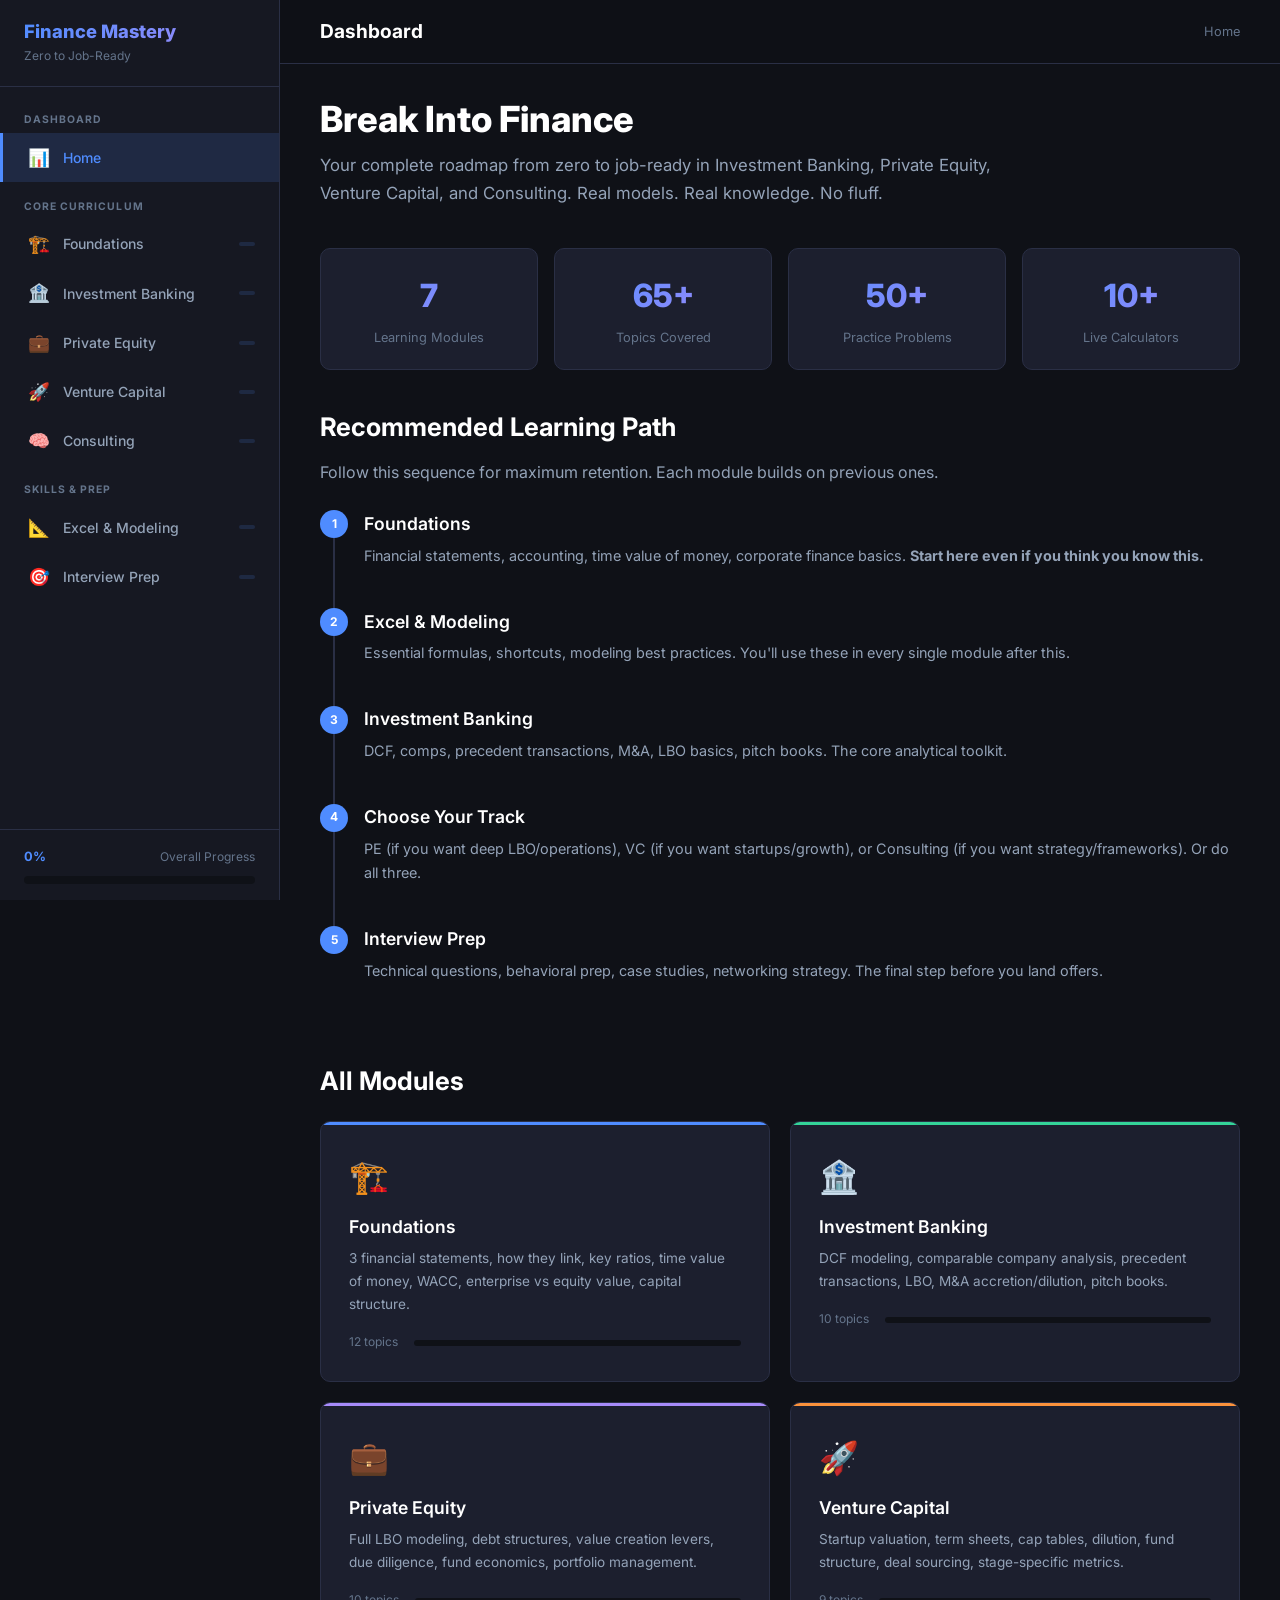
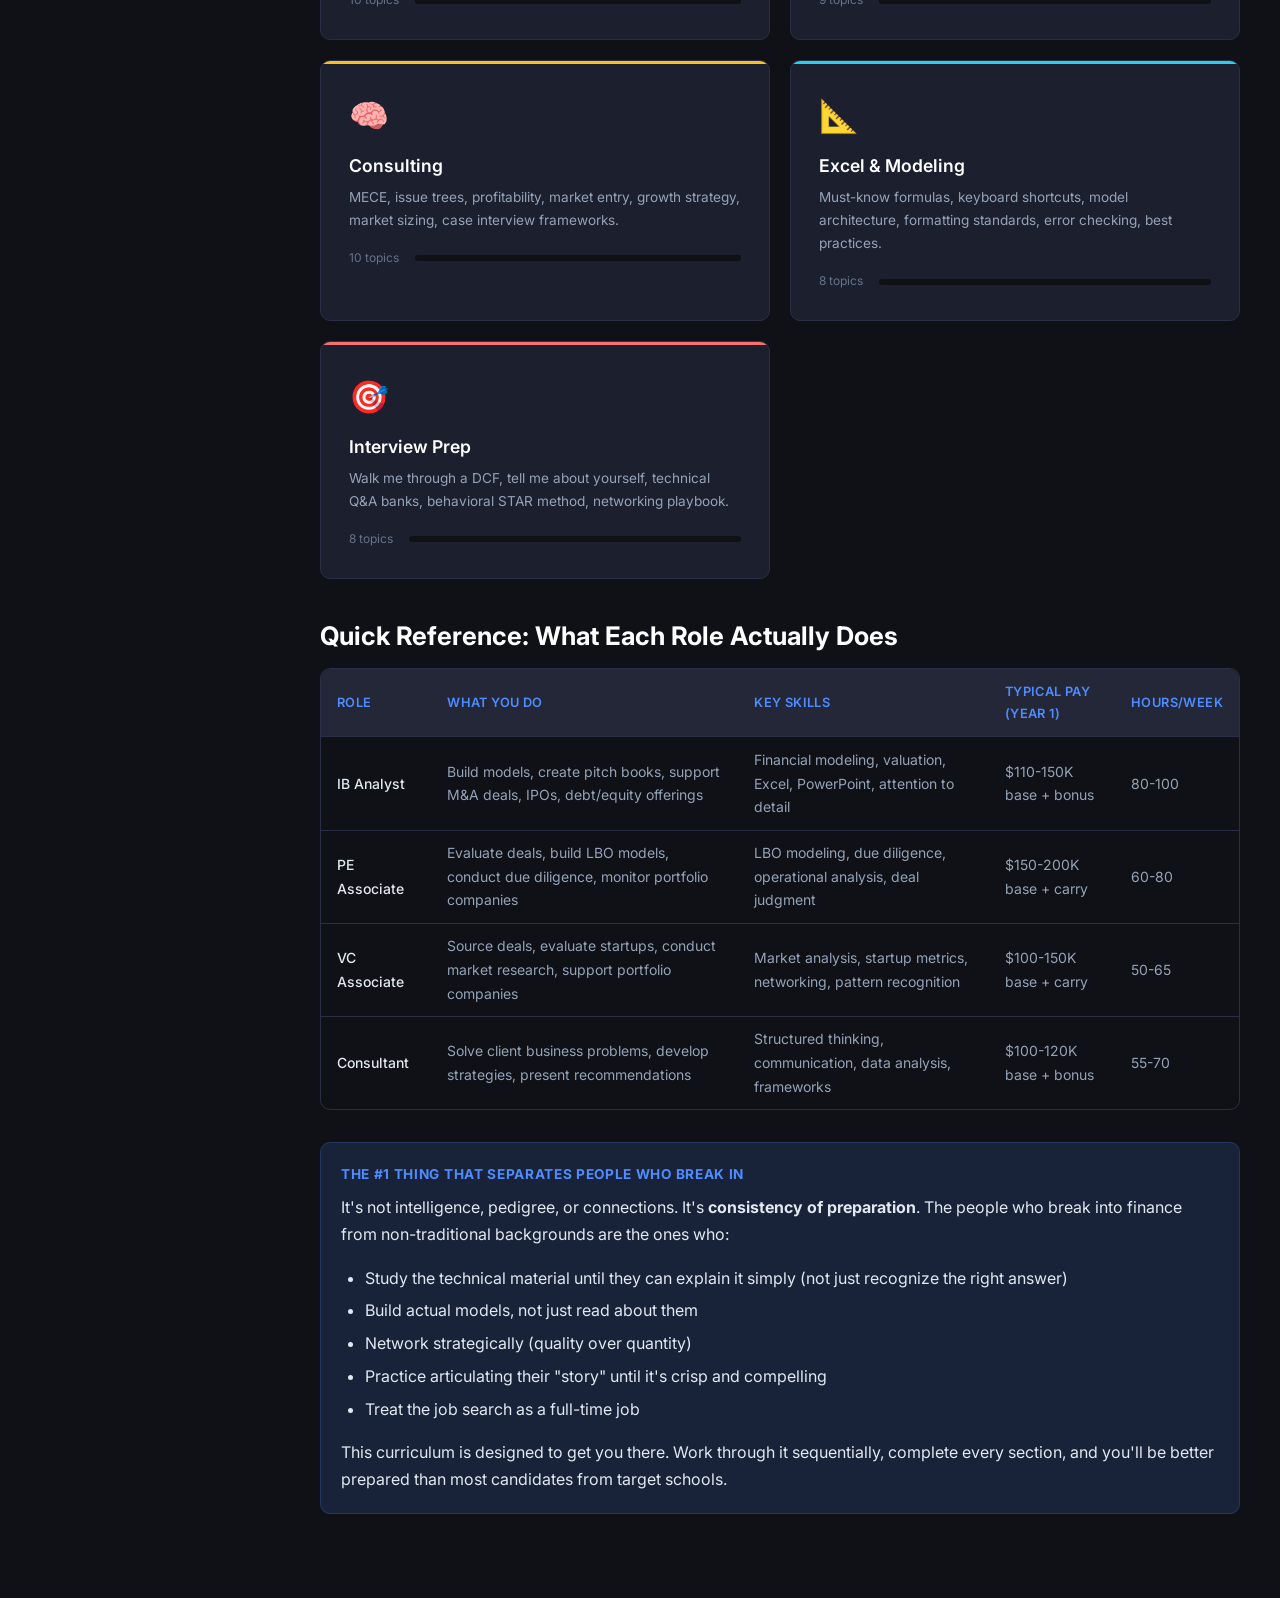
==== index.html @ c133d601 "Build complete finance career learning platform 7 comprehensive modules covering IB, PE, VC, Consult" ====
<!DOCTYPE html>
<html lang="en">
<head>
  <meta charset="UTF-8">
  <meta name="viewport" content="width=device-width, initial-scale=1.0">
  <title>Finance Mastery — Break Into Finance</title>
  <link rel="stylesheet" href="css/styles.css">
  <link href="https://fonts.googleapis.com/css2?family=Inter:wght@400;500;600;700;800&display=swap" rel="stylesheet">
</head>
<body>
<div class="app-layout">

  <!-- SIDEBAR -->
  <aside class="sidebar">
    <div class="sidebar-header">
      <h1>Finance Mastery</h1>
      <div class="subtitle">Zero to Job-Ready</div>
    </div>

    <nav class="sidebar-nav">
      <div class="nav-section">
        <div class="nav-section-title">Dashboard</div>
        <a href="index.html" class="nav-link active" data-page="index">
          <span class="icon">📊</span> Home
        </a>
      </div>

      <div class="nav-section">
        <div class="nav-section-title">Core Curriculum</div>
        <a href="pages/foundations.html" class="nav-link" data-page="foundations">
          <span class="icon">🏗️</span> Foundations
          <span class="badge badge-progress"></span>
        </a>
        <a href="pages/ibd.html" class="nav-link" data-page="ibd">
          <span class="icon">🏦</span> Investment Banking
          <span class="badge badge-progress"></span>
        </a>
        <a href="pages/pe.html" class="nav-link" data-page="pe">
          <span class="icon">💼</span> Private Equity
          <span class="badge badge-progress"></span>
        </a>
        <a href="pages/vc.html" class="nav-link" data-page="vc">
          <span class="icon">🚀</span> Venture Capital
          <span class="badge badge-progress"></span>
        </a>
        <a href="pages/consulting.html" class="nav-link" data-page="consulting">
          <span class="icon">🧠</span> Consulting
          <span class="badge badge-progress"></span>
        </a>
      </div>

      <div class="nav-section">
        <div class="nav-section-title">Skills & Prep</div>
        <a href="pages/excel.html" class="nav-link" data-page="excel">
          <span class="icon">📐</span> Excel & Modeling
          <span class="badge badge-progress"></span>
        </a>
        <a href="pages/interview.html" class="nav-link" data-page="interview">
          <span class="icon">🎯</span> Interview Prep
          <span class="badge badge-progress"></span>
        </a>
      </div>
    </nav>

    <div class="sidebar-footer">
      <div style="display:flex;justify-content:space-between;align-items:center;">
        <span class="progress-pct-text" style="font-weight:700;color:var(--accent);">0%</span>
        <span style="color:var(--text-muted);font-size:0.75rem;">Overall Progress</span>
      </div>
      <div class="progress-bar-container">
        <div class="progress-bar-fill" style="width:0%"></div>
      </div>
    </div>
  </aside>

  <!-- MAIN -->
  <main class="main-content">
    <header class="content-header">
      <button class="hamburger">☰</button>
      <h2>Dashboard</h2>
      <div class="breadcrumb">Home</div>
    </header>

    <div class="content-body fade-in">

      <!-- Hero -->
      <div style="margin-bottom:2.5rem;">
        <h1 style="font-size:2.25rem;margin-bottom:0.5rem;">Break Into Finance</h1>
        <p style="color:var(--text-dim);font-size:1.05rem;max-width:700px;">
          Your complete roadmap from zero to job-ready in Investment Banking, Private Equity, Venture Capital, and Consulting. Real models. Real knowledge. No fluff.
        </p>
      </div>

      <!-- Stats Row -->
      <div style="display:grid;grid-template-columns:repeat(auto-fit,minmax(160px,1fr));gap:1rem;margin-bottom:2.5rem;">
        <div class="stat-card">
          <div class="stat-value">7</div>
          <div class="stat-label">Learning Modules</div>
        </div>
        <div class="stat-card">
          <div class="stat-value">65+</div>
          <div class="stat-label">Topics Covered</div>
        </div>
        <div class="stat-card">
          <div class="stat-value">50+</div>
          <div class="stat-label">Practice Problems</div>
        </div>
        <div class="stat-card">
          <div class="stat-value">10+</div>
          <div class="stat-label">Live Calculators</div>
        </div>
      </div>

      <!-- Learning Path -->
      <h2 style="margin-top:0;">Recommended Learning Path</h2>
      <p style="color:var(--text-dim);margin-bottom:1.5rem;">Follow this sequence for maximum retention. Each module builds on previous ones.</p>

      <div class="steps">
        <div class="step">
          <div class="step-indicator"><div class="step-dot">1</div><div class="step-line"></div></div>
          <div class="step-content">
            <h4>Foundations</h4>
            <p style="color:var(--text-dim);font-size:0.9rem;">Financial statements, accounting, time value of money, corporate finance basics. <strong>Start here even if you think you know this.</strong></p>
          </div>
        </div>
        <div class="step">
          <div class="step-indicator"><div class="step-dot">2</div><div class="step-line"></div></div>
          <div class="step-content">
            <h4>Excel & Modeling</h4>
            <p style="color:var(--text-dim);font-size:0.9rem;">Essential formulas, shortcuts, modeling best practices. You'll use these in every single module after this.</p>
          </div>
        </div>
        <div class="step">
          <div class="step-indicator"><div class="step-dot">3</div><div class="step-line"></div></div>
          <div class="step-content">
            <h4>Investment Banking</h4>
            <p style="color:var(--text-dim);font-size:0.9rem;">DCF, comps, precedent transactions, M&A, LBO basics, pitch books. The core analytical toolkit.</p>
          </div>
        </div>
        <div class="step">
          <div class="step-indicator"><div class="step-dot">4</div><div class="step-line"></div></div>
          <div class="step-content">
            <h4>Choose Your Track</h4>
            <p style="color:var(--text-dim);font-size:0.9rem;">PE (if you want deep LBO/operations), VC (if you want startups/growth), or Consulting (if you want strategy/frameworks). Or do all three.</p>
          </div>
        </div>
        <div class="step">
          <div class="step-indicator"><div class="step-dot">5</div><div class="step-line"></div></div>
          <div class="step-content">
            <h4>Interview Prep</h4>
            <p style="color:var(--text-dim);font-size:0.9rem;">Technical questions, behavioral prep, case studies, networking strategy. The final step before you land offers.</p>
          </div>
        </div>
      </div>

      <!-- Module Cards -->
      <h2>All Modules</h2>
      <div class="card-grid">

        <a href="pages/foundations.html" class="module-card" style="--module-color: #4f8cff;">
          <div class="module-icon">🏗️</div>
          <h3>Foundations</h3>
          <p>3 financial statements, how they link, key ratios, time value of money, WACC, enterprise vs equity value, capital structure.</p>
          <div class="module-meta">
            <span>12 topics</span>
            <div class="module-progress"><div class="module-progress-fill" style="width:0%"></div></div>
          </div>
        </a>

        <a href="pages/ibd.html" class="module-card" style="--module-color: #34d399;">
          <div class="module-icon">🏦</div>
          <h3>Investment Banking</h3>
          <p>DCF modeling, comparable company analysis, precedent transactions, LBO, M&A accretion/dilution, pitch books.</p>
          <div class="module-meta">
            <span>10 topics</span>
            <div class="module-progress"><div class="module-progress-fill" style="width:0%"></div></div>
          </div>
        </a>

        <a href="pages/pe.html" class="module-card" style="--module-color: #a78bfa;">
          <div class="module-icon">💼</div>
          <h3>Private Equity</h3>
          <p>Full LBO modeling, debt structures, value creation levers, due diligence, fund economics, portfolio management.</p>
          <div class="module-meta">
            <span>10 topics</span>
            <div class="module-progress"><div class="module-progress-fill" style="width:0%"></div></div>
          </div>
        </a>

        <a href="pages/vc.html" class="module-card" style="--module-color: #fb923c;">
          <div class="module-icon">🚀</div>
          <h3>Venture Capital</h3>
          <p>Startup valuation, term sheets, cap tables, dilution, fund structure, deal sourcing, stage-specific metrics.</p>
          <div class="module-meta">
            <span>9 topics</span>
            <div class="module-progress"><div class="module-progress-fill" style="width:0%"></div></div>
          </div>
        </a>

        <a href="pages/consulting.html" class="module-card" style="--module-color: #fbbf24;">
          <div class="module-icon">🧠</div>
          <h3>Consulting</h3>
          <p>MECE, issue trees, profitability, market entry, growth strategy, market sizing, case interview frameworks.</p>
          <div class="module-meta">
            <span>10 topics</span>
            <div class="module-progress"><div class="module-progress-fill" style="width:0%"></div></div>
          </div>
        </a>

        <a href="pages/excel.html" class="module-card" style="--module-color: #22d3ee;">
          <div class="module-icon">📐</div>
          <h3>Excel & Modeling</h3>
          <p>Must-know formulas, keyboard shortcuts, model architecture, formatting standards, error checking, best practices.</p>
          <div class="module-meta">
            <span>8 topics</span>
            <div class="module-progress"><div class="module-progress-fill" style="width:0%"></div></div>
          </div>
        </a>

        <a href="pages/interview.html" class="module-card" style="--module-color: #f87171;">
          <div class="module-icon">🎯</div>
          <h3>Interview Prep</h3>
          <p>Walk me through a DCF, tell me about yourself, technical Q&A banks, behavioral STAR method, networking playbook.</p>
          <div class="module-meta">
            <span>8 topics</span>
            <div class="module-progress"><div class="module-progress-fill" style="width:0%"></div></div>
          </div>
        </a>

      </div>

      <!-- Quick Reference -->
      <h2>Quick Reference: What Each Role Actually Does</h2>
      <div class="table-container">
        <table>
          <thead>
            <tr>
              <th>Role</th>
              <th>What You Do</th>
              <th>Key Skills</th>
              <th>Typical Pay (Year 1)</th>
              <th>Hours/Week</th>
            </tr>
          </thead>
          <tbody>
            <tr>
              <td>IB Analyst</td>
              <td>Build models, create pitch books, support M&A deals, IPOs, debt/equity offerings</td>
              <td>Financial modeling, valuation, Excel, PowerPoint, attention to detail</td>
              <td>$110-150K base + bonus</td>
              <td>80-100</td>
            </tr>
            <tr>
              <td>PE Associate</td>
              <td>Evaluate deals, build LBO models, conduct due diligence, monitor portfolio companies</td>
              <td>LBO modeling, due diligence, operational analysis, deal judgment</td>
              <td>$150-200K base + carry</td>
              <td>60-80</td>
            </tr>
            <tr>
              <td>VC Associate</td>
              <td>Source deals, evaluate startups, conduct market research, support portfolio companies</td>
              <td>Market analysis, startup metrics, networking, pattern recognition</td>
              <td>$100-150K base + carry</td>
              <td>50-65</td>
            </tr>
            <tr>
              <td>Consultant</td>
              <td>Solve client business problems, develop strategies, present recommendations</td>
              <td>Structured thinking, communication, data analysis, frameworks</td>
              <td>$100-120K base + bonus</td>
              <td>55-70</td>
            </tr>
          </tbody>
        </table>
      </div>

      <!-- Mindset Section -->
      <div class="key-concept" style="margin-top:2rem;">
        <div class="concept-title">The #1 Thing That Separates People Who Break In</div>
        <p>It's not intelligence, pedigree, or connections. It's <strong>consistency of preparation</strong>. The people who break into finance from non-traditional backgrounds are the ones who:</p>
        <ul>
          <li>Study the technical material until they can explain it simply (not just recognize the right answer)</li>
          <li>Build actual models, not just read about them</li>
          <li>Network strategically (quality over quantity)</li>
          <li>Practice articulating their "story" until it's crisp and compelling</li>
          <li>Treat the job search as a full-time job</li>
        </ul>
        <p style="margin-bottom:0;">This curriculum is designed to get you there. Work through it sequentially, complete every section, and you'll be better prepared than most candidates from target schools.</p>
      </div>

    </div>
  </main>
</div>

<script src="js/app.js"></script>
</body>
</html>
---- css/styles.css ----
/* ===== RESET & BASE ===== */
*, *::before, *::after { box-sizing: border-box; margin: 0; padding: 0; }

:root {
  --bg-dark: #0f1117;
  --bg-sidebar: #161822;
  --bg-card: #1c1f2e;
  --bg-card-hover: #242840;
  --bg-input: #232738;
  --accent: #4f8cff;
  --accent-light: #6fa3ff;
  --accent-glow: rgba(79,140,255,0.15);
  --green: #34d399;
  --green-bg: rgba(52,211,153,0.12);
  --yellow: #fbbf24;
  --yellow-bg: rgba(251,191,36,0.12);
  --red: #f87171;
  --red-bg: rgba(248,113,113,0.12);
  --purple: #a78bfa;
  --purple-bg: rgba(167,139,250,0.12);
  --orange: #fb923c;
  --orange-bg: rgba(251,146,60,0.12);
  --text: #e2e8f0;
  --text-dim: #94a3b8;
  --text-muted: #64748b;
  --border: #2a2f45;
  --radius: 10px;
  --radius-sm: 6px;
  --shadow: 0 4px 24px rgba(0,0,0,0.3);
  --font: 'Inter', -apple-system, BlinkMacSystemFont, 'Segoe UI', sans-serif;
  --font-mono: 'JetBrains Mono', 'Fira Code', 'Consolas', monospace;
  --sidebar-w: 280px;
  --header-h: 64px;
}

html { font-size: 16px; scroll-behavior: smooth; }
body {
  font-family: var(--font);
  background: var(--bg-dark);
  color: var(--text);
  line-height: 1.7;
  min-height: 100vh;
  overflow-x: hidden;
}

a { color: var(--accent); text-decoration: none; transition: color .2s; }
a:hover { color: var(--accent-light); }

h1,h2,h3,h4,h5,h6 { line-height: 1.3; color: #fff; }
h1 { font-size: 2rem; font-weight: 800; }
h2 { font-size: 1.6rem; font-weight: 700; margin-top: 2.5rem; margin-bottom: 1rem; }
h3 { font-size: 1.25rem; font-weight: 600; margin-top: 2rem; margin-bottom: 0.75rem; }
h4 { font-size: 1.1rem; font-weight: 600; margin-top: 1.5rem; margin-bottom: 0.5rem; }

p { margin-bottom: 1rem; }
ul, ol { margin: 0.5rem 0 1rem 1.5rem; }
li { margin-bottom: 0.35rem; }

img { max-width: 100%; border-radius: var(--radius-sm); }

/* ===== LAYOUT ===== */
.app-layout {
  display: flex;
  min-height: 100vh;
}

/* ===== SIDEBAR ===== */
.sidebar {
  width: var(--sidebar-w);
  background: var(--bg-sidebar);
  border-right: 1px solid var(--border);
  position: fixed;
  top: 0; left: 0; bottom: 0;
  overflow-y: auto;
  z-index: 100;
  display: flex;
  flex-direction: column;
  transition: transform .3s ease;
}
.sidebar-header {
  padding: 1.25rem 1.5rem;
  border-bottom: 1px solid var(--border);
}
.sidebar-header h1 {
  font-size: 1.15rem;
  background: linear-gradient(135deg, var(--accent), var(--purple));
  -webkit-background-clip: text;
  -webkit-text-fill-color: transparent;
  background-clip: text;
}
.sidebar-header .subtitle {
  font-size: 0.75rem;
  color: var(--text-muted);
  margin-top: 2px;
}

.sidebar-nav { flex: 1; padding: 1rem 0; }
.nav-section { margin-bottom: 0.5rem; }
.nav-section-title {
  font-size: 0.65rem;
  font-weight: 700;
  text-transform: uppercase;
  letter-spacing: 0.1em;
  color: var(--text-muted);
  padding: 0.5rem 1.5rem 0.25rem;
}
.nav-link {
  display: flex;
  align-items: center;
  gap: 0.75rem;
  padding: 0.6rem 1.5rem;
  color: var(--text-dim);
  font-size: 0.875rem;
  font-weight: 500;
  transition: all .15s;
  cursor: pointer;
  border-left: 3px solid transparent;
}
.nav-link:hover {
  background: var(--accent-glow);
  color: var(--text);
}
.nav-link.active {
  color: var(--accent);
  background: var(--accent-glow);
  border-left-color: var(--accent);
}
.nav-link .icon { font-size: 1.1rem; width: 24px; text-align: center; }
.nav-link .badge {
  margin-left: auto;
  font-size: 0.7rem;
  padding: 2px 8px;
  border-radius: 10px;
  font-weight: 600;
}
.badge-progress { background: var(--accent-glow); color: var(--accent); }
.badge-complete { background: var(--green-bg); color: var(--green); }

.sidebar-footer {
  padding: 1rem 1.5rem;
  border-top: 1px solid var(--border);
  font-size: 0.8rem;
}
.progress-bar-container {
  background: var(--bg-dark);
  border-radius: 10px;
  height: 8px;
  overflow: hidden;
  margin-top: 0.5rem;
}
.progress-bar-fill {
  height: 100%;
  background: linear-gradient(90deg, var(--accent), var(--purple));
  border-radius: 10px;
  transition: width .5s ease;
}

/* ===== MAIN CONTENT ===== */
.main-content {
  margin-left: var(--sidebar-w);
  flex: 1;
  min-height: 100vh;
}

.content-header {
  position: sticky;
  top: 0;
  z-index: 50;
  background: rgba(15,17,23,0.85);
  backdrop-filter: blur(12px);
  border-bottom: 1px solid var(--border);
  padding: 1rem 2.5rem;
  display: flex;
  align-items: center;
  justify-content: space-between;
  height: var(--header-h);
}
.content-header h2 { margin: 0; font-size: 1.2rem; }
.breadcrumb { font-size: 0.8rem; color: var(--text-muted); }
.breadcrumb span { color: var(--text-dim); }

.content-body {
  padding: 2rem 2.5rem 4rem;
  max-width: 1100px;
}

/* ===== HAMBURGER (mobile) ===== */
.hamburger {
  display: none;
  background: none;
  border: none;
  color: var(--text);
  font-size: 1.5rem;
  cursor: pointer;
  padding: 0.25rem;
}

/* ===== CARDS ===== */
.card {
  background: var(--bg-card);
  border: 1px solid var(--border);
  border-radius: var(--radius);
  padding: 1.5rem;
  margin-bottom: 1.25rem;
  transition: all .2s;
}
.card:hover { border-color: var(--accent); background: var(--bg-card-hover); }
.card-grid {
  display: grid;
  grid-template-columns: repeat(auto-fill, minmax(300px, 1fr));
  gap: 1.25rem;
  margin: 1.5rem 0;
}

.stat-card {
  background: var(--bg-card);
  border: 1px solid var(--border);
  border-radius: var(--radius);
  padding: 1.25rem;
  text-align: center;
}
.stat-card .stat-value {
  font-size: 2rem;
  font-weight: 800;
  background: linear-gradient(135deg, var(--accent), var(--purple));
  -webkit-background-clip: text;
  -webkit-text-fill-color: transparent;
  background-clip: text;
}
.stat-card .stat-label {
  font-size: 0.8rem;
  color: var(--text-muted);
  margin-top: 0.25rem;
}

/* ===== MODULE CARDS (dashboard) ===== */
.module-card {
  background: var(--bg-card);
  border: 1px solid var(--border);
  border-radius: var(--radius);
  padding: 1.75rem;
  cursor: pointer;
  transition: all .25s;
  position: relative;
  overflow: hidden;
}
.module-card::before {
  content: '';
  position: absolute;
  top: 0; left: 0; right: 0;
  height: 3px;
  background: var(--module-color, var(--accent));
}
.module-card:hover {
  transform: translateY(-2px);
  border-color: var(--module-color, var(--accent));
  box-shadow: 0 8px 32px rgba(0,0,0,0.3);
}
.module-card .module-icon { font-size: 2rem; margin-bottom: 0.75rem; }
.module-card h3 { font-size: 1.1rem; margin: 0 0 0.5rem; }
.module-card p { font-size: 0.85rem; color: var(--text-dim); margin: 0 0 1rem; }
.module-card .module-meta {
  display: flex;
  justify-content: space-between;
  align-items: center;
  font-size: 0.75rem;
  color: var(--text-muted);
}
.module-card .module-progress {
  background: var(--bg-dark);
  border-radius: 10px;
  height: 6px;
  flex: 1;
  margin-left: 1rem;
  overflow: hidden;
}
.module-card .module-progress-fill {
  height: 100%;
  border-radius: 10px;
  background: var(--module-color, var(--accent));
  transition: width .5s;
}

/* ===== COLLAPSIBLE SECTIONS ===== */
.collapsible {
  background: var(--bg-card);
  border: 1px solid var(--border);
  border-radius: var(--radius);
  margin-bottom: 0.75rem;
  overflow: hidden;
}
.collapsible-header {
  padding: 1rem 1.25rem;
  cursor: pointer;
  display: flex;
  align-items: center;
  justify-content: space-between;
  font-weight: 600;
  font-size: 0.95rem;
  transition: background .15s;
  user-select: none;
}
.collapsible-header:hover { background: var(--bg-card-hover); }
.collapsible-header .chevron {
  transition: transform .25s;
  font-size: 0.8rem;
  color: var(--text-muted);
}
.collapsible.open .collapsible-header .chevron { transform: rotate(90deg); }
.collapsible-body {
  max-height: 0;
  overflow: hidden;
  transition: max-height .35s ease;
}
.collapsible.open .collapsible-body { max-height: 50000px; }
.collapsible-content { padding: 0 1.25rem 1.25rem; }

/* ===== TOPIC SECTIONS ===== */
.topic-section {
  margin-bottom: 2.5rem;
  padding-bottom: 2rem;
  border-bottom: 1px solid var(--border);
}
.topic-section:last-child { border-bottom: none; }

.topic-header {
  display: flex;
  align-items: center;
  gap: 0.75rem;
  margin-bottom: 1.25rem;
}
.topic-number {
  width: 36px; height: 36px;
  border-radius: 50%;
  background: var(--accent-glow);
  color: var(--accent);
  display: flex;
  align-items: center;
  justify-content: center;
  font-weight: 700;
  font-size: 0.9rem;
  flex-shrink: 0;
}

/* ===== FORMULA BOXES ===== */
.formula-box {
  background: var(--bg-input);
  border: 1px solid var(--border);
  border-left: 4px solid var(--accent);
  border-radius: var(--radius-sm);
  padding: 1rem 1.25rem;
  margin: 1rem 0;
  font-family: var(--font-mono);
  font-size: 0.9rem;
  overflow-x: auto;
}
.formula-box .formula-label {
  font-family: var(--font);
  font-size: 0.75rem;
  font-weight: 600;
  color: var(--accent);
  text-transform: uppercase;
  letter-spacing: 0.05em;
  margin-bottom: 0.5rem;
}

/* ===== KEY CONCEPT BOXES ===== */
.key-concept {
  background: var(--accent-glow);
  border: 1px solid rgba(79,140,255,0.2);
  border-radius: var(--radius);
  padding: 1.25rem;
  margin: 1.25rem 0;
}
.key-concept .concept-title {
  font-weight: 700;
  color: var(--accent);
  font-size: 0.85rem;
  text-transform: uppercase;
  letter-spacing: 0.05em;
  margin-bottom: 0.5rem;
}

.warning-box {
  background: var(--red-bg);
  border: 1px solid rgba(248,113,113,0.2);
  border-radius: var(--radius);
  padding: 1.25rem;
  margin: 1.25rem 0;
}
.warning-box .warning-title {
  font-weight: 700;
  color: var(--red);
  font-size: 0.85rem;
  margin-bottom: 0.5rem;
}

.tip-box {
  background: var(--green-bg);
  border: 1px solid rgba(52,211,153,0.2);
  border-radius: var(--radius);
  padding: 1.25rem;
  margin: 1.25rem 0;
}
.tip-box .tip-title {
  font-weight: 700;
  color: var(--green);
  font-size: 0.85rem;
  margin-bottom: 0.5rem;
}

.example-box {
  background: var(--purple-bg);
  border: 1px solid rgba(167,139,250,0.2);
  border-radius: var(--radius);
  padding: 1.25rem;
  margin: 1.25rem 0;
}
.example-box .example-title {
  font-weight: 700;
  color: var(--purple);
  font-size: 0.85rem;
  margin-bottom: 0.5rem;
}

/* ===== TABLES ===== */
.table-container {
  overflow-x: auto;
  margin: 1rem 0;
  border-radius: var(--radius);
  border: 1px solid var(--border);
}
table {
  width: 100%;
  border-collapse: collapse;
  font-size: 0.875rem;
}
thead { background: var(--bg-input); }
th {
  text-align: left;
  padding: 0.75rem 1rem;
  font-weight: 600;
  color: var(--accent);
  font-size: 0.8rem;
  text-transform: uppercase;
  letter-spacing: 0.03em;
  border-bottom: 1px solid var(--border);
}
td {
  padding: 0.65rem 1rem;
  border-bottom: 1px solid var(--border);
  color: var(--text-dim);
}
tr:last-child td { border-bottom: none; }
tr:hover td { background: var(--accent-glow); }
td:first-child { color: var(--text); font-weight: 500; }

/* ===== QUIZ ===== */
.quiz-container {
  background: var(--bg-card);
  border: 1px solid var(--border);
  border-radius: var(--radius);
  padding: 1.5rem;
  margin: 1.5rem 0;
}
.quiz-container h4 {
  color: var(--yellow);
  margin-top: 0;
  margin-bottom: 1rem;
}
.quiz-question {
  margin-bottom: 1.5rem;
  padding-bottom: 1rem;
  border-bottom: 1px solid var(--border);
}
.quiz-question:last-of-type { border-bottom: none; }
.quiz-question p { font-weight: 500; margin-bottom: 0.75rem; }
.quiz-options { display: flex; flex-direction: column; gap: 0.5rem; }
.quiz-option {
  padding: 0.6rem 1rem;
  background: var(--bg-input);
  border: 1px solid var(--border);
  border-radius: var(--radius-sm);
  cursor: pointer;
  font-size: 0.875rem;
  transition: all .15s;
}
.quiz-option:hover { border-color: var(--accent); background: var(--accent-glow); }
.quiz-option.correct {
  border-color: var(--green);
  background: var(--green-bg);
  color: var(--green);
}
.quiz-option.incorrect {
  border-color: var(--red);
  background: var(--red-bg);
  color: var(--red);
}
.quiz-option.disabled { pointer-events: none; opacity: 0.7; }
.quiz-explanation {
  margin-top: 0.5rem;
  padding: 0.75rem;
  background: var(--bg-input);
  border-radius: var(--radius-sm);
  font-size: 0.85rem;
  color: var(--text-dim);
  display: none;
}
.quiz-explanation.show { display: block; }

/* ===== CHECKLIST ===== */
.checklist { list-style: none; margin-left: 0; }
.checklist li {
  padding: 0.5rem 0;
  display: flex;
  align-items: flex-start;
  gap: 0.75rem;
}
.checklist li .check {
  width: 20px;
  height: 20px;
  border: 2px solid var(--border);
  border-radius: 4px;
  flex-shrink: 0;
  cursor: pointer;
  display: flex;
  align-items: center;
  justify-content: center;
  margin-top: 2px;
  transition: all .2s;
}
.checklist li .check:hover { border-color: var(--accent); }
.checklist li .check.checked {
  background: var(--green);
  border-color: var(--green);
}
.checklist li .check.checked::after { content: '✓'; color: #fff; font-size: 0.75rem; font-weight: 700; }

/* ===== STEP INDICATORS ===== */
.steps {
  display: flex;
  flex-direction: column;
  gap: 0;
  margin: 1.25rem 0;
}
.step {
  display: flex;
  gap: 1rem;
  position: relative;
}
.step-indicator {
  display: flex;
  flex-direction: column;
  align-items: center;
  flex-shrink: 0;
}
.step-dot {
  width: 28px; height: 28px;
  border-radius: 50%;
  background: var(--accent);
  color: #fff;
  display: flex;
  align-items: center;
  justify-content: center;
  font-size: 0.75rem;
  font-weight: 700;
}
.step-line {
  width: 2px;
  flex: 1;
  background: var(--border);
  min-height: 20px;
}
.step:last-child .step-line { display: none; }
.step-content { padding-bottom: 1.5rem; flex: 1; }
.step-content h4 { margin-top: 0.15rem; }

/* ===== TABS ===== */
.tab-container { margin: 1.5rem 0; }
.tab-nav {
  display: flex;
  gap: 0;
  border-bottom: 1px solid var(--border);
  overflow-x: auto;
}
.tab-btn {
  padding: 0.65rem 1.25rem;
  background: none;
  border: none;
  color: var(--text-muted);
  font-size: 0.875rem;
  font-weight: 500;
  cursor: pointer;
  border-bottom: 2px solid transparent;
  white-space: nowrap;
  transition: all .15s;
  font-family: var(--font);
}
.tab-btn:hover { color: var(--text); }
.tab-btn.active {
  color: var(--accent);
  border-bottom-color: var(--accent);
}
.tab-panel { display: none; padding: 1.25rem 0; }
.tab-panel.active { display: block; }

/* ===== PROGRESS CHECKMARKS (section completion) ===== */
.section-check {
  display: inline-flex;
  align-items: center;
  gap: 0.5rem;
  padding: 0.35rem 0.75rem;
  background: var(--bg-input);
  border: 1px solid var(--border);
  border-radius: 20px;
  font-size: 0.8rem;
  cursor: pointer;
  transition: all .2s;
  float: right;
}
.section-check:hover { border-color: var(--green); }
.section-check.done {
  background: var(--green-bg);
  border-color: var(--green);
  color: var(--green);
}

/* ===== SEARCH ===== */
.search-box {
  position: relative;
}
.search-box input {
  width: 100%;
  padding: 0.6rem 1rem 0.6rem 2.5rem;
  background: var(--bg-input);
  border: 1px solid var(--border);
  border-radius: var(--radius);
  color: var(--text);
  font-size: 0.875rem;
  font-family: var(--font);
  outline: none;
  transition: border-color .2s;
}
.search-box input:focus { border-color: var(--accent); }
.search-box .search-icon {
  position: absolute;
  left: 0.85rem;
  top: 50%;
  transform: translateY(-50%);
  color: var(--text-muted);
  font-size: 0.9rem;
}

/* ===== SCROLLBAR ===== */
::-webkit-scrollbar { width: 6px; height: 6px; }
::-webkit-scrollbar-track { background: transparent; }
::-webkit-scrollbar-thumb { background: var(--border); border-radius: 3px; }
::-webkit-scrollbar-thumb:hover { background: var(--text-muted); }

/* ===== RESPONSIVE ===== */
@media (max-width: 768px) {
  .sidebar { transform: translateX(-100%); }
  .sidebar.open { transform: translateX(0); }
  .main-content { margin-left: 0; }
  .hamburger { display: block; }
  .content-body { padding: 1.5rem 1rem 3rem; }
  .content-header { padding: 1rem; }
  .card-grid { grid-template-columns: 1fr; }
}

/* ===== PRINT ===== */
@media print {
  .sidebar, .content-header { display: none; }
  .main-content { margin-left: 0; }
  .collapsible-body { max-height: none !important; }
  body { background: #fff; color: #000; }
}

/* ===== ANIMATIONS ===== */
@keyframes fadeIn {
  from { opacity: 0; transform: translateY(10px); }
  to { opacity: 1; transform: translateY(0); }
}
.fade-in { animation: fadeIn .3s ease forwards; }

/* ===== TOPIC COMPLETION PROGRESS ===== */
.page-progress {
  background: var(--bg-card);
  border: 1px solid var(--border);
  border-radius: var(--radius);
  padding: 1.25rem;
  margin-bottom: 2rem;
  display: flex;
  align-items: center;
  gap: 1rem;
}
.page-progress .progress-text {
  font-size: 0.85rem;
  font-weight: 600;
  white-space: nowrap;
}
.page-progress .progress-bar-container { flex: 1; }
.page-progress .progress-pct {
  font-size: 0.85rem;
  font-weight: 700;
  color: var(--accent);
  white-space: nowrap;
}

/* Two-column layout for side-by-side content */
.two-col {
  display: grid;
  grid-template-columns: 1fr 1fr;
  gap: 1.25rem;
  margin: 1rem 0;
}
@media (max-width: 768px) { .two-col { grid-template-columns: 1fr; } }

/* Inline code */
code {
  font-family: var(--font-mono);
  background: var(--bg-input);
  padding: 0.15em 0.4em;
  border-radius: 4px;
  font-size: 0.88em;
  color: var(--accent-light);
}

/* Mini nav for long pages */
.page-nav {
  position: sticky;
  top: calc(var(--header-h) + 1rem);
  background: var(--bg-card);
  border: 1px solid var(--border);
  border-radius: var(--radius);
  padding: 1rem;
  margin-bottom: 1.5rem;
}
.page-nav h4 { margin: 0 0 0.5rem; font-size: 0.85rem; color: var(--text-muted); text-transform: uppercase; letter-spacing: 0.05em; }
.page-nav a {
  display: block;
  padding: 0.3rem 0;
  font-size: 0.85rem;
  color: var(--text-dim);
}
.page-nav a:hover { color: var(--accent); }

/* Highlight */
mark {
  background: var(--yellow-bg);
  color: var(--yellow);
  padding: 0.1em 0.3em;
  border-radius: 3px;
}

/* Large number display */
.big-number {
  font-size: 3rem;
  font-weight: 800;
  background: linear-gradient(135deg, var(--accent), var(--purple));
  -webkit-background-clip: text;
  -webkit-text-fill-color: transparent;
  background-clip: text;
  line-height: 1.1;
}
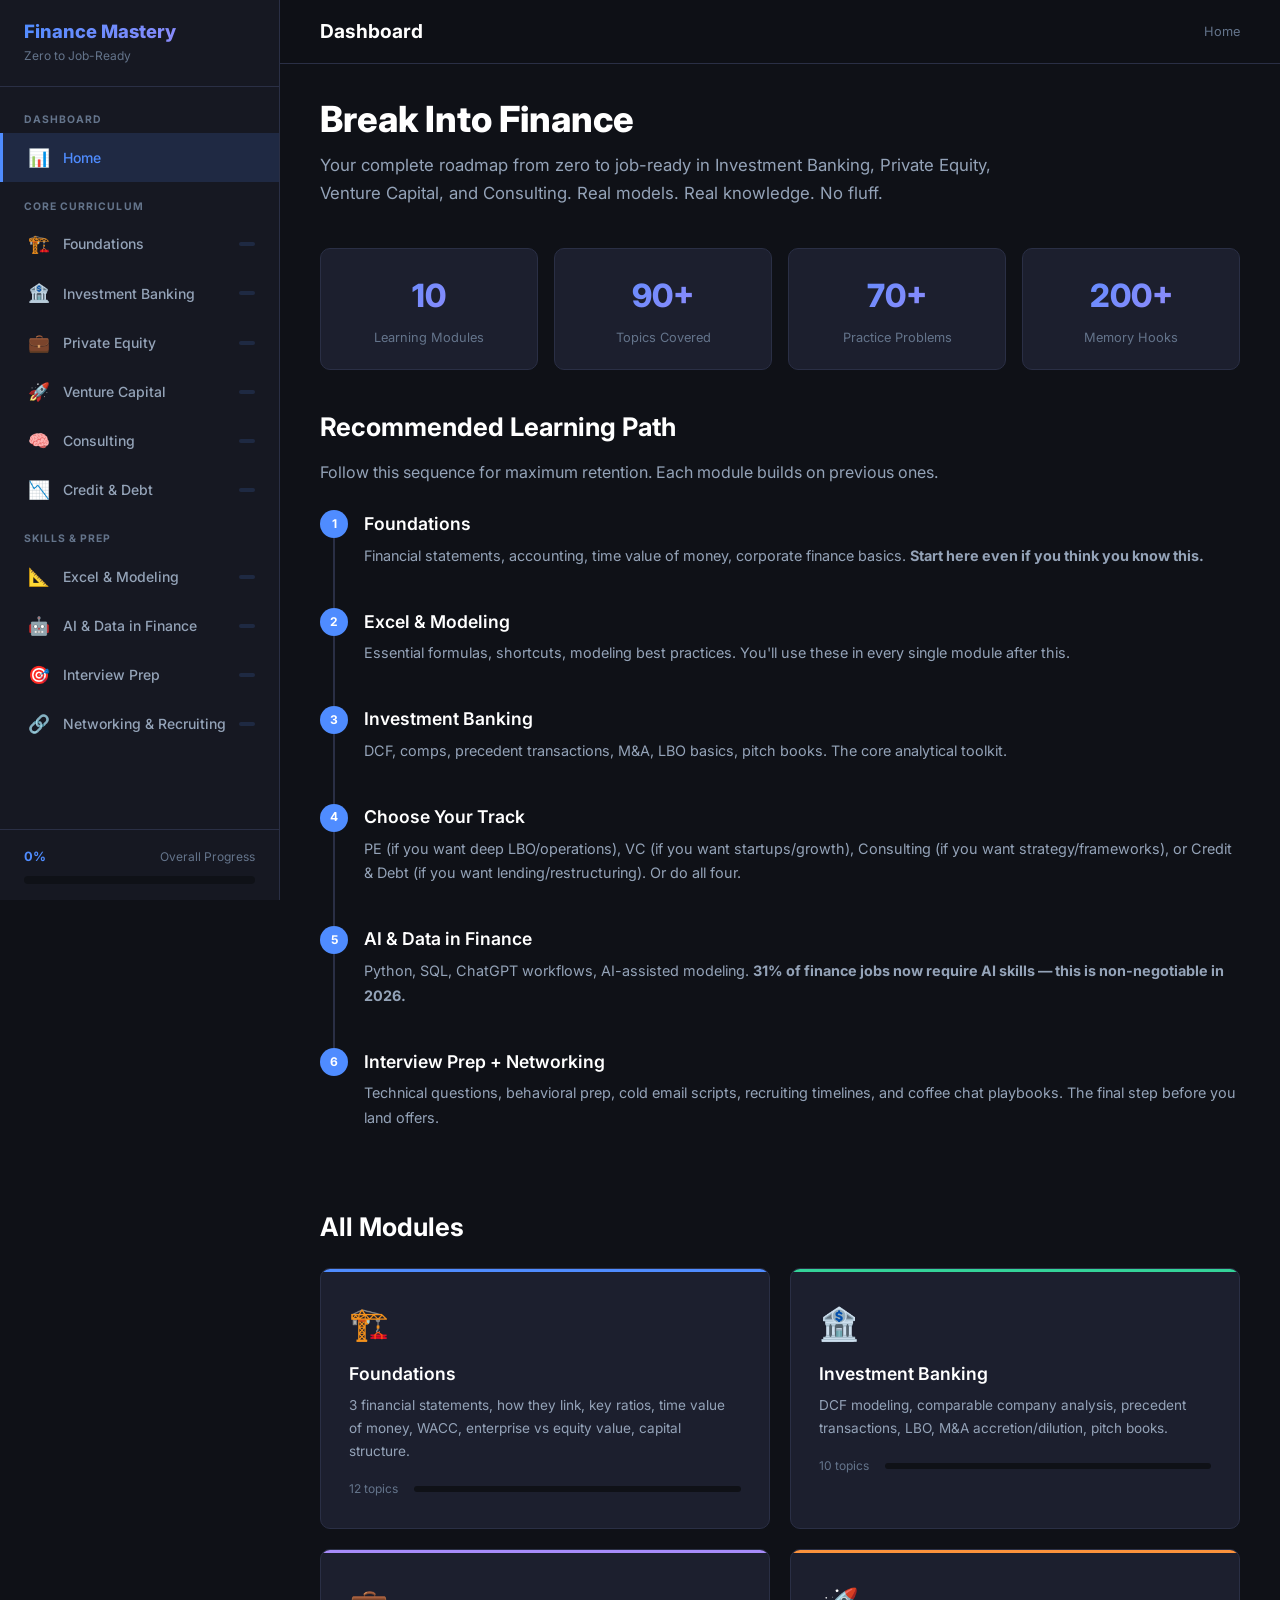
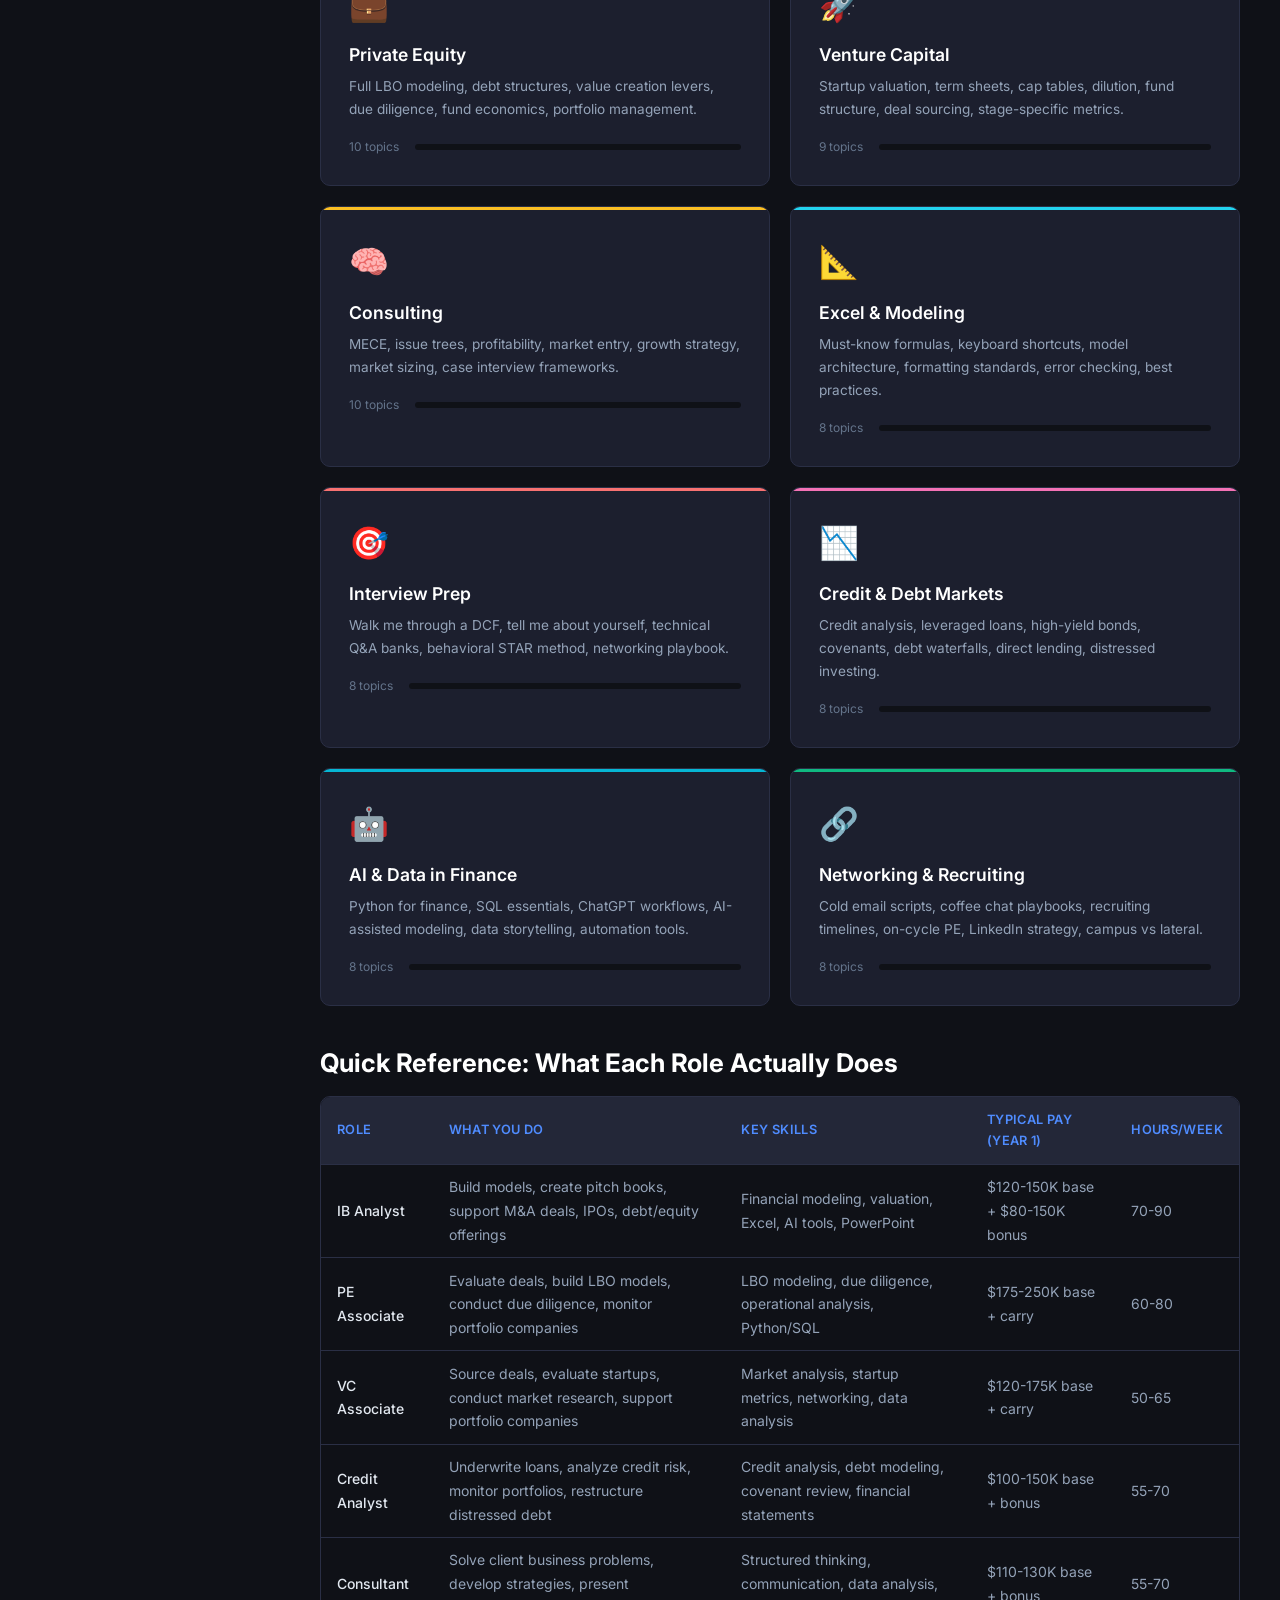
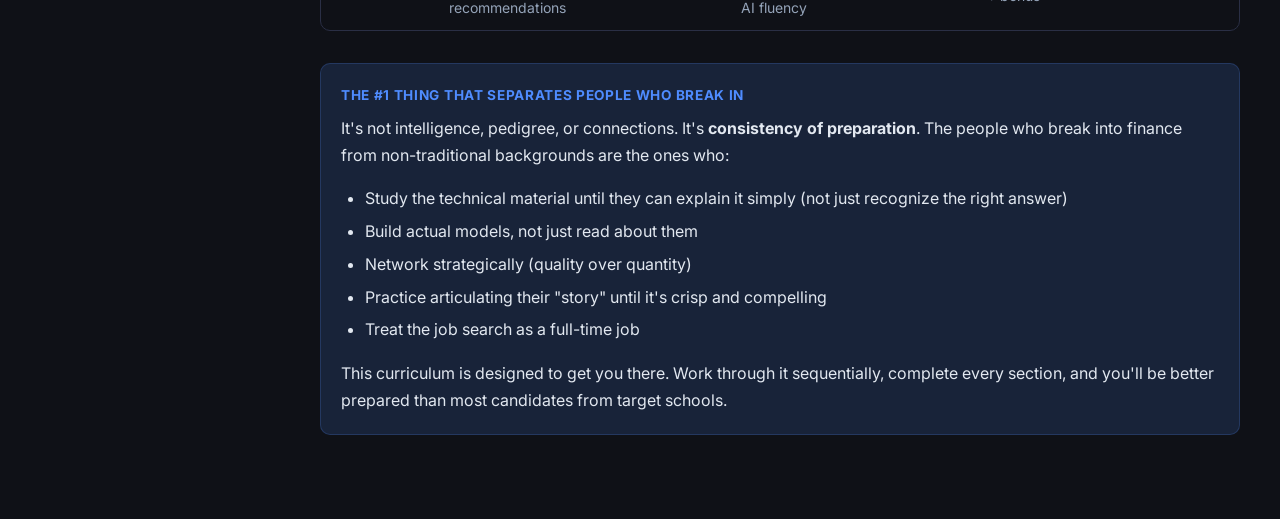
==== commit 494799ab: "v1 revise" ====
--- a/index.html
+++ b/index.html
@@ -47,6 +47,10 @@
           <span class="icon">🧠</span> Consulting
           <span class="badge badge-progress"></span>
         </a>
+        <a href="pages/credit.html" class="nav-link" data-page="credit">
+          <span class="icon">📉</span> Credit & Debt
+          <span class="badge badge-progress"></span>
+        </a>
       </div>
 
       <div class="nav-section">
@@ -55,8 +59,16 @@
           <span class="icon">📐</span> Excel & Modeling
           <span class="badge badge-progress"></span>
         </a>
+        <a href="pages/ai-data.html" class="nav-link" data-page="ai-data">
+          <span class="icon">🤖</span> AI & Data in Finance
+          <span class="badge badge-progress"></span>
+        </a>
         <a href="pages/interview.html" class="nav-link" data-page="interview">
           <span class="icon">🎯</span> Interview Prep
+          <span class="badge badge-progress"></span>
+        </a>
+        <a href="pages/networking.html" class="nav-link" data-page="networking">
+          <span class="icon">🔗</span> Networking & Recruiting
           <span class="badge badge-progress"></span>
         </a>
       </div>
@@ -94,20 +106,20 @@
       <!-- Stats Row -->
       <div style="display:grid;grid-template-columns:repeat(auto-fit,minmax(160px,1fr));gap:1rem;margin-bottom:2.5rem;">
         <div class="stat-card">
-          <div class="stat-value">7</div>
+          <div class="stat-value">10</div>
           <div class="stat-label">Learning Modules</div>
         </div>
         <div class="stat-card">
-          <div class="stat-value">65+</div>
+          <div class="stat-value">90+</div>
           <div class="stat-label">Topics Covered</div>
         </div>
         <div class="stat-card">
-          <div class="stat-value">50+</div>
+          <div class="stat-value">70+</div>
           <div class="stat-label">Practice Problems</div>
         </div>
         <div class="stat-card">
-          <div class="stat-value">10+</div>
-          <div class="stat-label">Live Calculators</div>
+          <div class="stat-value">200+</div>
+          <div class="stat-label">Memory Hooks</div>
         </div>
       </div>
 
@@ -141,14 +153,21 @@
           <div class="step-indicator"><div class="step-dot">4</div><div class="step-line"></div></div>
           <div class="step-content">
             <h4>Choose Your Track</h4>
-            <p style="color:var(--text-dim);font-size:0.9rem;">PE (if you want deep LBO/operations), VC (if you want startups/growth), or Consulting (if you want strategy/frameworks). Or do all three.</p>
+            <p style="color:var(--text-dim);font-size:0.9rem;">PE (if you want deep LBO/operations), VC (if you want startups/growth), Consulting (if you want strategy/frameworks), or Credit &amp; Debt (if you want lending/restructuring). Or do all four.</p>
           </div>
         </div>
         <div class="step">
           <div class="step-indicator"><div class="step-dot">5</div><div class="step-line"></div></div>
           <div class="step-content">
-            <h4>Interview Prep</h4>
-            <p style="color:var(--text-dim);font-size:0.9rem;">Technical questions, behavioral prep, case studies, networking strategy. The final step before you land offers.</p>
+            <h4>AI &amp; Data in Finance</h4>
+            <p style="color:var(--text-dim);font-size:0.9rem;">Python, SQL, ChatGPT workflows, AI-assisted modeling. <strong>31% of finance jobs now require AI skills — this is non-negotiable in 2026.</strong></p>
+          </div>
+        </div>
+        <div class="step">
+          <div class="step-indicator"><div class="step-dot">6</div><div class="step-line"></div></div>
+          <div class="step-content">
+            <h4>Interview Prep + Networking</h4>
+            <p style="color:var(--text-dim);font-size:0.9rem;">Technical questions, behavioral prep, cold email scripts, recruiting timelines, and coffee chat playbooks. The final step before you land offers.</p>
           </div>
         </div>
       </div>
@@ -221,6 +240,36 @@
           <div class="module-icon">🎯</div>
           <h3>Interview Prep</h3>
           <p>Walk me through a DCF, tell me about yourself, technical Q&A banks, behavioral STAR method, networking playbook.</p>
+          <div class="module-meta">
+            <span>8 topics</span>
+            <div class="module-progress"><div class="module-progress-fill" style="width:0%"></div></div>
+          </div>
+        </a>
+
+        <a href="pages/credit.html" class="module-card" style="--module-color: #f472b6;">
+          <div class="module-icon">📉</div>
+          <h3>Credit &amp; Debt Markets</h3>
+          <p>Credit analysis, leveraged loans, high-yield bonds, covenants, debt waterfalls, direct lending, distressed investing.</p>
+          <div class="module-meta">
+            <span>8 topics</span>
+            <div class="module-progress"><div class="module-progress-fill" style="width:0%"></div></div>
+          </div>
+        </a>
+
+        <a href="pages/ai-data.html" class="module-card" style="--module-color: #06b6d4;">
+          <div class="module-icon">🤖</div>
+          <h3>AI &amp; Data in Finance</h3>
+          <p>Python for finance, SQL essentials, ChatGPT workflows, AI-assisted modeling, data storytelling, automation tools.</p>
+          <div class="module-meta">
+            <span>8 topics</span>
+            <div class="module-progress"><div class="module-progress-fill" style="width:0%"></div></div>
+          </div>
+        </a>
+
+        <a href="pages/networking.html" class="module-card" style="--module-color: #10b981;">
+          <div class="module-icon">🔗</div>
+          <h3>Networking &amp; Recruiting</h3>
+          <p>Cold email scripts, coffee chat playbooks, recruiting timelines, on-cycle PE, LinkedIn strategy, campus vs lateral.</p>
           <div class="module-meta">
             <span>8 topics</span>
             <div class="module-progress"><div class="module-progress-fill" style="width:0%"></div></div>
@@ -246,29 +295,36 @@
             <tr>
               <td>IB Analyst</td>
               <td>Build models, create pitch books, support M&A deals, IPOs, debt/equity offerings</td>
-              <td>Financial modeling, valuation, Excel, PowerPoint, attention to detail</td>
-              <td>$110-150K base + bonus</td>
-              <td>80-100</td>
+              <td>Financial modeling, valuation, Excel, AI tools, PowerPoint</td>
+              <td>$120-150K base + $80-150K bonus</td>
+              <td>70-90</td>
             </tr>
             <tr>
               <td>PE Associate</td>
               <td>Evaluate deals, build LBO models, conduct due diligence, monitor portfolio companies</td>
-              <td>LBO modeling, due diligence, operational analysis, deal judgment</td>
-              <td>$150-200K base + carry</td>
+              <td>LBO modeling, due diligence, operational analysis, Python/SQL</td>
+              <td>$175-250K base + carry</td>
               <td>60-80</td>
             </tr>
             <tr>
               <td>VC Associate</td>
               <td>Source deals, evaluate startups, conduct market research, support portfolio companies</td>
-              <td>Market analysis, startup metrics, networking, pattern recognition</td>
-              <td>$100-150K base + carry</td>
+              <td>Market analysis, startup metrics, networking, data analysis</td>
+              <td>$120-175K base + carry</td>
               <td>50-65</td>
+            </tr>
+            <tr>
+              <td>Credit Analyst</td>
+              <td>Underwrite loans, analyze credit risk, monitor portfolios, restructure distressed debt</td>
+              <td>Credit analysis, debt modeling, covenant review, financial statements</td>
+              <td>$100-150K base + bonus</td>
+              <td>55-70</td>
             </tr>
             <tr>
               <td>Consultant</td>
               <td>Solve client business problems, develop strategies, present recommendations</td>
-              <td>Structured thinking, communication, data analysis, frameworks</td>
-              <td>$100-120K base + bonus</td>
+              <td>Structured thinking, communication, data analysis, AI fluency</td>
+              <td>$110-130K base + bonus</td>
               <td>55-70</td>
             </tr>
           </tbody>
@@ -295,4 +351,4 @@
 
 <script src="js/app.js"></script>
 </body>
-</html>
+</html>
--- a/css/styles.css
+++ b/css/styles.css
@@ -668,6 +668,152 @@
   .card-grid { grid-template-columns: 1fr; }
 }
 
+/* ===== MEMORY HOOKS ===== */
+.memory-hook {
+  background: linear-gradient(135deg, rgba(251,191,36,0.08), rgba(251,146,60,0.08));
+  border: 1px solid rgba(251,191,36,0.2);
+  border-left: 4px solid var(--yellow);
+  border-radius: var(--radius);
+  padding: 1rem 1.25rem;
+  margin: 1.25rem 0;
+  position: relative;
+}
+.memory-hook::before {
+  content: '🧠';
+  position: absolute;
+  top: -10px;
+  left: 12px;
+  font-size: 1.2rem;
+  background: var(--bg-dark);
+  padding: 0 4px;
+}
+.memory-hook .hook-title {
+  font-weight: 700;
+  color: var(--yellow);
+  font-size: 0.78rem;
+  text-transform: uppercase;
+  letter-spacing: 0.06em;
+  margin-bottom: 0.4rem;
+}
+.memory-hook .mnemonic {
+  font-size: 1.1rem;
+  font-weight: 700;
+  color: #fff;
+  letter-spacing: 0.02em;
+  margin-bottom: 0.3rem;
+}
+.memory-hook .mnemonic span {
+  color: var(--yellow);
+  font-size: 1.2em;
+}
+.memory-hook .hook-explain {
+  font-size: 0.85rem;
+  color: var(--text-dim);
+  margin: 0;
+}
+.memory-hook .analogy {
+  font-style: italic;
+  color: var(--orange);
+  font-size: 0.9rem;
+}
+
+/* Flashcard flip */
+.flashcard-deck {
+  display: grid;
+  grid-template-columns: repeat(auto-fill, minmax(260px, 1fr));
+  gap: 1rem;
+  margin: 1.25rem 0;
+}
+.flashcard {
+  perspective: 800px;
+  height: 180px;
+  cursor: pointer;
+}
+.flashcard-inner {
+  position: relative;
+  width: 100%;
+  height: 100%;
+  transition: transform 0.5s ease;
+  transform-style: preserve-3d;
+}
+.flashcard.flipped .flashcard-inner {
+  transform: rotateY(180deg);
+}
+.flashcard-front, .flashcard-back {
+  position: absolute;
+  inset: 0;
+  backface-visibility: hidden;
+  border-radius: var(--radius);
+  padding: 1.25rem;
+  display: flex;
+  flex-direction: column;
+  align-items: center;
+  justify-content: center;
+  text-align: center;
+  font-size: 0.88rem;
+}
+.flashcard-front {
+  background: var(--bg-card);
+  border: 1px solid var(--border);
+  color: var(--text);
+  font-weight: 600;
+}
+.flashcard-front::after {
+  content: 'tap to flip';
+  position: absolute;
+  bottom: 8px;
+  font-size: 0.65rem;
+  color: var(--text-muted);
+  font-weight: 400;
+}
+.flashcard-back {
+  background: linear-gradient(135deg, var(--accent-glow), rgba(167,139,250,0.12));
+  border: 1px solid rgba(79,140,255,0.3);
+  color: var(--accent-light);
+  transform: rotateY(180deg);
+  font-weight: 500;
+}
+
+/* Speed round quiz */
+.speed-round {
+  background: var(--bg-card);
+  border: 1px solid var(--border);
+  border-radius: var(--radius);
+  padding: 1.5rem;
+  margin: 1.5rem 0;
+}
+.speed-round .sr-title {
+  color: var(--orange);
+  font-weight: 700;
+  font-size: 0.85rem;
+  text-transform: uppercase;
+  letter-spacing: 0.05em;
+  margin-bottom: 1rem;
+  display: flex;
+  align-items: center;
+  gap: 0.5rem;
+}
+.speed-round .sr-item {
+  display: flex;
+  align-items: flex-start;
+  gap: 0.75rem;
+  padding: 0.6rem 0;
+  border-bottom: 1px solid var(--border);
+  font-size: 0.88rem;
+}
+.speed-round .sr-item:last-child { border-bottom: none; }
+.speed-round .sr-q { color: var(--text); flex: 1; }
+.speed-round .sr-a {
+  color: var(--green);
+  font-weight: 600;
+  cursor: pointer;
+  user-select: none;
+  min-width: 120px;
+  text-align: right;
+}
+.speed-round .sr-a.hidden { color: transparent; background: var(--bg-input); border-radius: 4px; }
+.speed-round .sr-a.hidden:hover { color: var(--green); background: transparent; }
+
 /* ===== PRINT ===== */
 @media print {
   .sidebar, .content-header { display: none; }
@@ -728,8 +874,6 @@
 
 /* Mini nav for long pages */
 .page-nav {
-  position: sticky;
-  top: calc(var(--header-h) + 1rem);
   background: var(--bg-card);
   border: 1px solid var(--border);
   border-radius: var(--radius);
@@ -738,12 +882,15 @@
 }
 .page-nav h4 { margin: 0 0 0.5rem; font-size: 0.85rem; color: var(--text-muted); text-transform: uppercase; letter-spacing: 0.05em; }
 .page-nav a {
-  display: block;
-  padding: 0.3rem 0;
-  font-size: 0.85rem;
+  display: inline-block;
+  padding: 0.25rem 0.75rem;
+  margin: 0.2rem 0;
+  font-size: 0.8rem;
   color: var(--text-dim);
-}
-.page-nav a:hover { color: var(--accent); }
+  background: var(--bg-input);
+  border-radius: 4px;
+}
+.page-nav a:hover { color: var(--accent); background: var(--accent-glow); }
 
 /* Highlight */
 mark {
@@ -762,4 +909,4 @@
   -webkit-text-fill-color: transparent;
   background-clip: text;
   line-height: 1.1;
-}
+}
